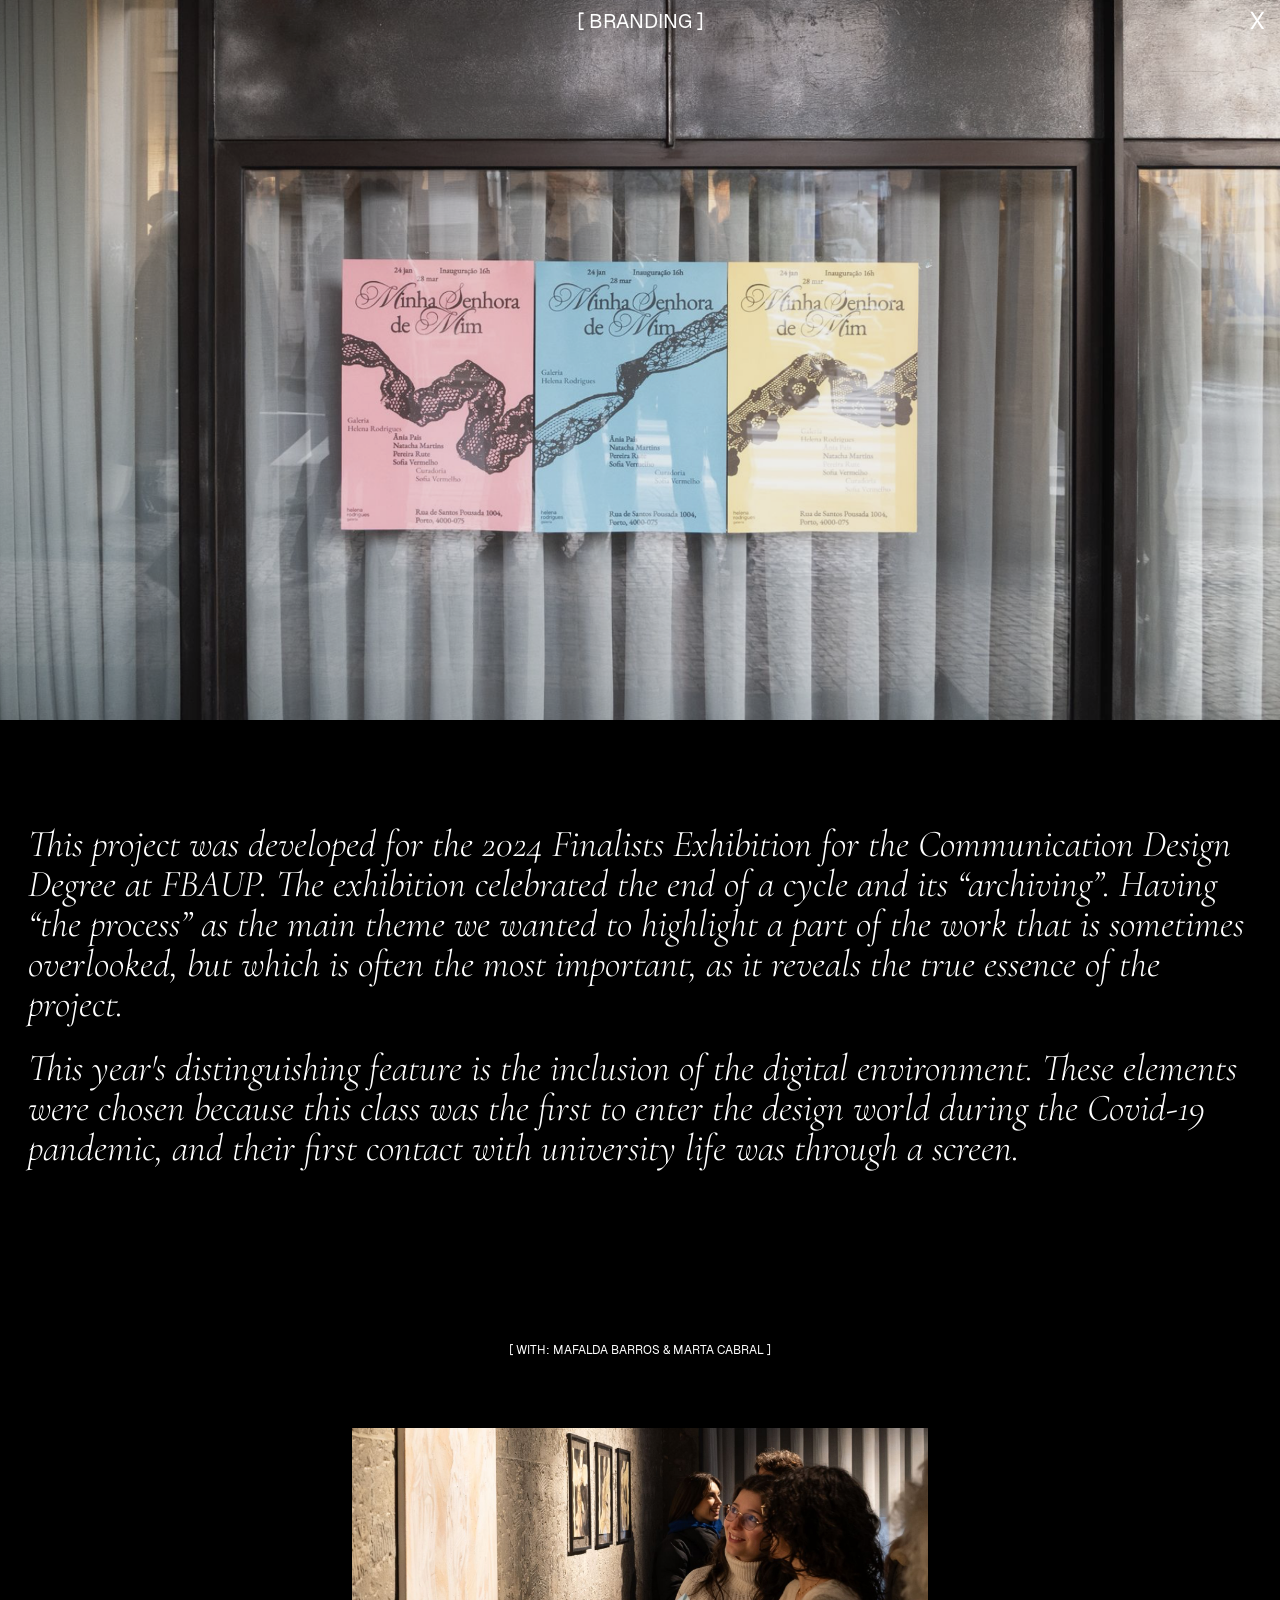
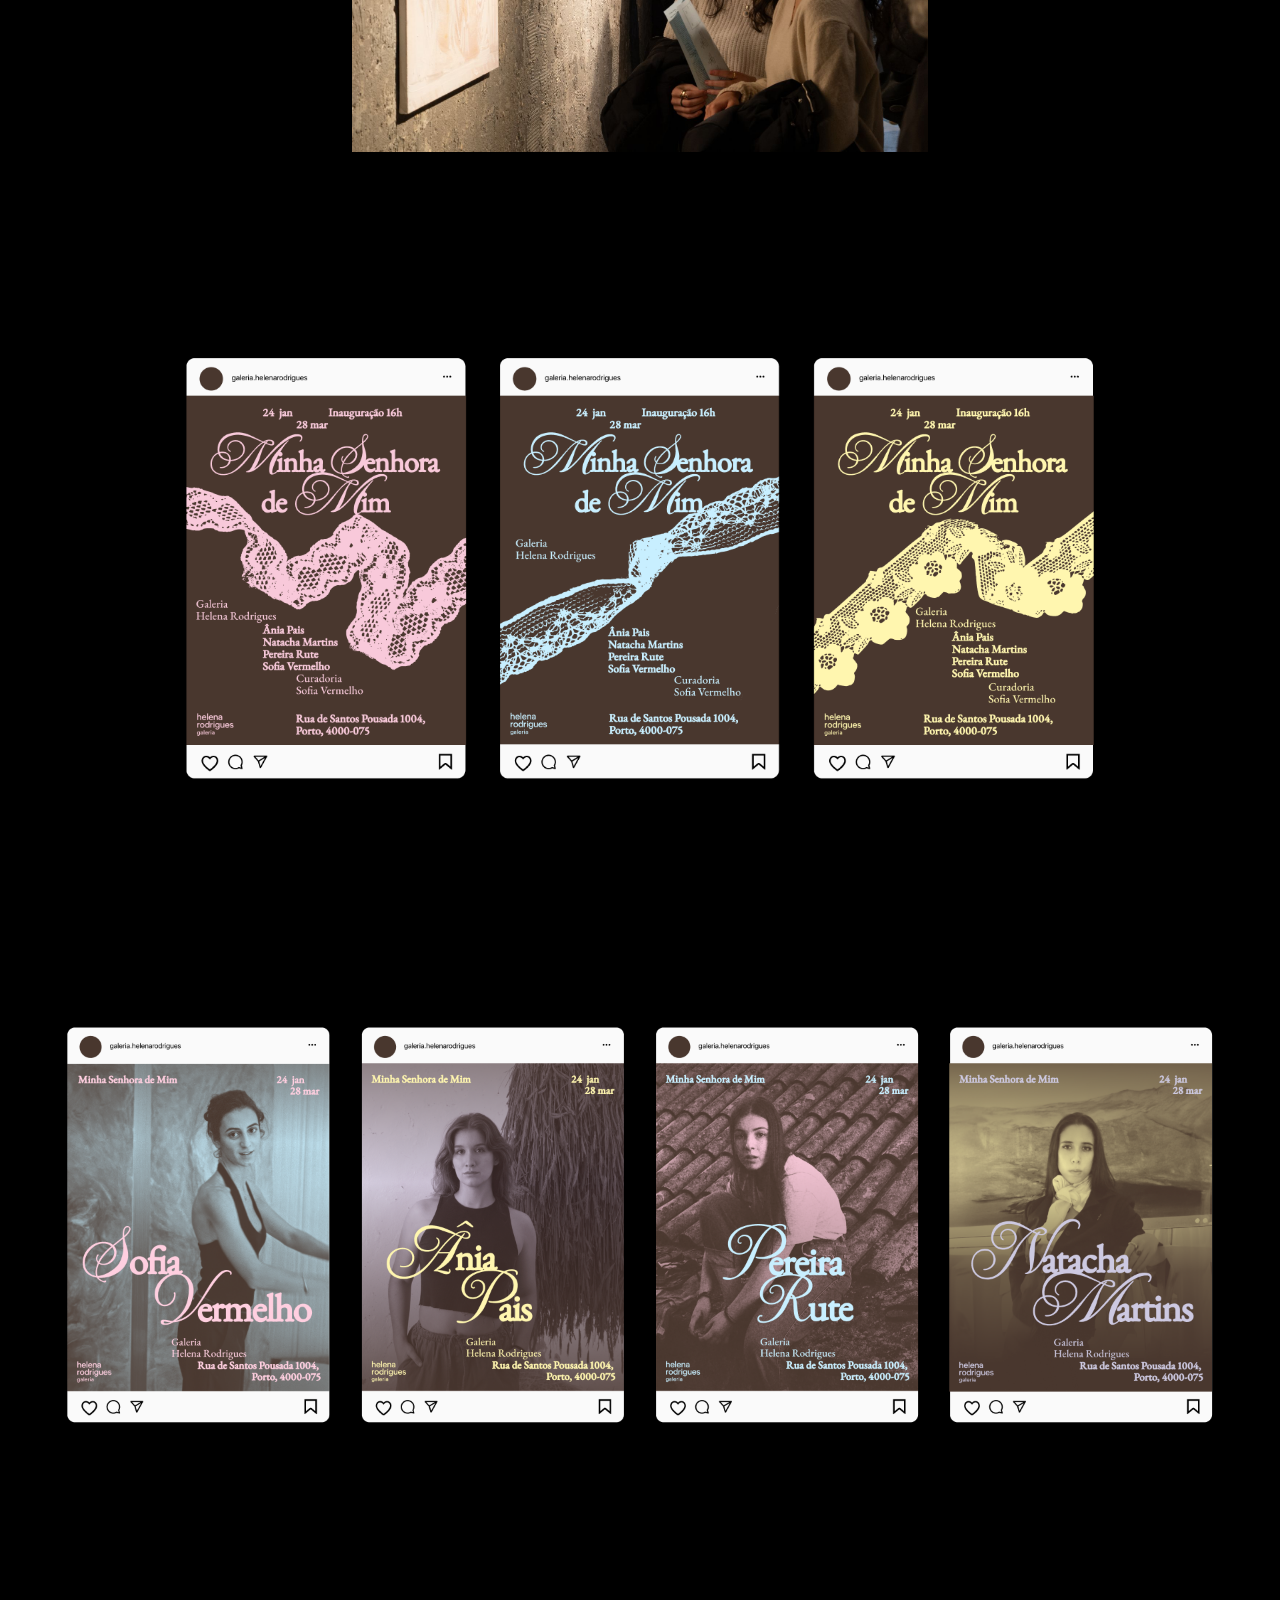
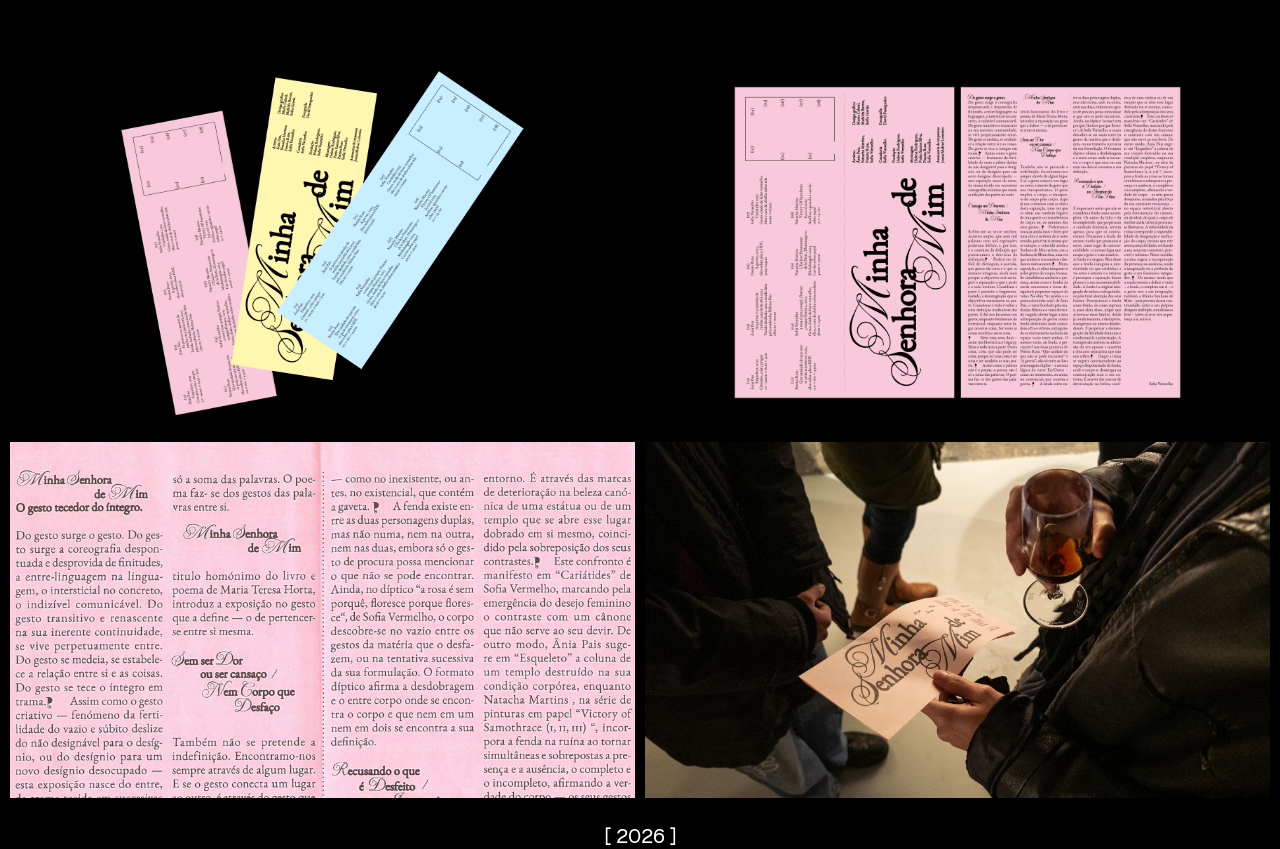
==== minhaSenhoraDeMim.html @ 4716e18b "update n" ====
<!DOCTYPE html>
<html lang="pt">
    <head>
        <meta charset="UTF-8" />
        <meta name="viewport" content="width=device-width, initial-scale=1.0" />
        <title>Minha Senhora de Mim</title>
        <link rel="stylesheet" href="style.css" />
        <script src="script.js" defer></script>
    </head>
  <body id="reconfig">
    <div class="overlay">Ooooopsieee<br>This site is allergic to small screens.<br>Try a computer before it sneezes</div>
    <header class="headerXProjects"> <p class="aspasGeist">[ Branding ] </p><a href="projects.html">X</a></header>
    <div class="imageFull"> <img src="images/minhaSenhora/MSDM01.png"></div>
    <div class="introCenter">
        <p>This project was developed for the 2024 Finalists Exhibition for the Communication Design Degree at FBAUP. The exhibition celebrated the end of a cycle and its “archiving”. Having “the process” as the main theme we wanted to highlight a part of the work that is sometimes overlooked, but which is often the most important, as it reveals the true essence of the project.</p>
        <p>This year's distinguishing feature is the inclusion of the digital environment. These elements were chosen because this class was the first to enter the design world during the Covid-19 pandemic, and their first contact with university life was through a screen.</p>
    </div>
    <div class="details"><p class="aspasGeist">[ with: Mafalda Barros & Marta Cabral ] </p></div>
    <div class="imageMid"> <img src="images/minhaSenhora/MSDM04.png""> </div>
    <div class="imageFull" id="lessMargin"> <img src="images/minhaSenhora/MSDM02.png""> </div>
    <div class="imageFull" id="lessMargin"> <img src="images/minhaSenhora/MSDM03.png""> </div>
    <div class="gridImage2" id="lessMargin">
        <div class="item" ><img src="images/minhaSenhora/MSDM05.png" ></div>
        <div class="item"><img src="images/minhaSenhora/MSDM06.png" ></div>
        <div class="item"><img src="images/minhaSenhora/MSDM07.png" ></div>
        <div class="item"><img src="images/minhaSenhora/MSDM08.png" ></div>
    </div>
    <footer class="aspasGeist"> [ 2026 ] </footer>
  </body>
</html>
---- style.css ----
* {
  margin: 0;
  padding: 0;
  box-sizing: border-box;
}
body {
    font-synthesis: none; /* para meter a font orignal sem propriedades ig ? */
    cursor:crosshair;
    overflow-x: hidden;
}
body#index{
    background-color: rgb(255, 255, 255);
}
@font-face {
  font-family: CormorantGaramondLightItalic;
  src: url("fonts/CormorantGaramond-LightItalic.ttf");
}
@font-face {
  font-family: CormorantGaramondItalic;
  src: url("fonts/CormorantGaramond-Italic.ttf");
}
@font-face {
  font-family: GeistREgular;
  src: url("fonts/Geist-Regular.ttf");
}



.overlay {
    display: none;
    position: fixed;
    height: 100%;
    width: 100%;
    justify-content: center;
    align-items: center;
    z-index: 9999;
    text-align: center;
    font-family: CormorantGaramondItalic;
    background-color: white;
    color: black;
    text-decoration-line: underline;
    text-decoration-thickness: 2px;
    text-underline-offset: 5px;
    font-size: 26px;


}

.hidden {
  overflow: hidden;
  display: grid;
  grid-template-rows: auto 1fr auto;
  height: 100vh;
}
::selection { 
    color: black;
    background: rgb(185, 240, 180);
} 
.aspasGeist{
    text-align: center;
    text-transform: uppercase;
    font-family: GeistRegular;
    font-size: 20px; 
}
.introCenter { 
    margin: 0 auto;
    display: flex;
    align-items: center; 
    justify-content: center; 
    text-align: center;
    flex-direction: column;
}
.introCenter h1 {
    max-width: 900px;
    text-align: center;
    font-size: 60px;
    font-family: CormorantGaramondLightItalic;
    line-height: 60px;
}
.underline {
    text-decoration-line: underline;
    text-decoration-thickness: 2px;
    text-underline-offset: 5px;
}
.menu {
    display: flex;
    flex-direction: column;
    
}
a {
    user-select: none;
    text-decoration: none;
    color: black;
    padding: 5px;
    transition: padding 0.4s ease;
}
a:hover {
  cursor: cell;
}
.menu a:hover{
    padding-bottom: 25px;

}
/*Bacnground colors*/
#projects {
    background-color: rgb(247, 209, 220);
}
#aboutMe {
    background-color: rgb(237, 123, 87);
}

/* bodyProjects */
body#projects {
    background-color: rgb(247, 209, 220);
}
.introCenter h3{
    font-family: geistRegular;
    font-size: 16px;
    margin-top: 10px;
    text-transform: uppercase;
}
.introCenter a {
    display: flex;
    flex-direction: row;
    align-items: center; 
    gap: 20px; 
}
.headerX {
    text-align: center;
    display: flex;
    flex-direction: row;
    position: relative;
    align-items: center;
    justify-content: center;
}
.headerX a{
    text-align: center;
    text-transform: uppercase;
    font-family: GeistRegular;
    font-size: 24px;
    padding: 5px;
    position: absolute;
    right: 10px;
}


/* bodyAboutMe */
body#aboutMe {
    background-color: rgb(237, 123, 87);
}

.introCenter p {
    font-family: CormorantGaramondItalic;
    font-size: 38px;
    text-align: left;
    margin-left: 28px;
    margin-right: 28px;
    line-height: 40px;
    margin-bottom: 24px;
}


/* bodyTafechado */
body#taFechado {
    background-color: rgb(130, 163, 207);
}
.imageFull{
    margin-bottom: 100px;
}
.imageFull img{
    width: 100%;
}
.headerXProjects {
    position: fixed;
    width: 100%;
    display: grid;
    grid-template-columns: 1fr auto 1fr;
    align-items: center;
}
.headerXProjects p {
    grid-column: 2;
    justify-self: center;
}
.headerXProjects a {
    text-align: center;
    text-transform: uppercase;
    font-family: GeistRegular;
    font-size: 24px;

    grid-column: 3;  
    justify-self: end;
    margin-right: 10px;
}

.gridImage {
    display: grid;
    grid-template-columns: repeat(2, 50%);
    grid-template-rows: repeat(2, 50%);
    margin-left: 5px;
    margin-right: 5px;
    padding-top: 150px;
    padding-bottom: 10px;
}
.item{
    margin: 5px;
}
.item img {
    width: 100%;
    height: 100%;
    object-fit: cover;
}
#grid1 img{
    border-top-left-radius: 12px;
}
#grid2 img{
    border-top-right-radius: 12px;
}
#grid3 img{
    border-bottom-left-radius: 12px;
}
#grid4 img{
    border-bottom-right-radius: 12px;
}

.imageMid img{
    width: 45%;
    display: block;
    margin: auto;
    margin-top: 70px;
}
.details p{
    font-size: 12px;
}
.details {
    margin-top: 150px;
}

/* bodyReconfig */
body#reconfig {
    background-color: rgb(0, 0, 0);
}
.gridImage2 {
    display: grid;
    grid-template-columns: repeat(2, 50%);
    margin-left: 5px;
    margin-right: 5px;
    padding-top: 150px;
    padding-bottom: 20px;
}

body#reconfig {
    color: white;
}
body#reconfig a {
    color: white;
}
body#reconfig .introCenter p {
    font-family: CormorantGaramondLightItalic;
}

/* bodyArquivista */
body#arquivista {
    background-color: rgb(237, 237, 237);
}
video{
    width: 100%;
}

/* bodyFiccoes */
body#tresFiccoes {
    background-color: rgb(255, 255, 255);
}
body#tresFiccoes footer {
    margin-top: 80px;
}
body#tresFiccoes .introCenter p{
    margin-top: 80px;
}
.gridImage2#lessMargin{
    padding-top: 0 !important ;
}
.imageFull#lessMargin{
    margin-bottom: 0 !important;
}

/* bodyCNDC*/

body#cndclab {
    color: white;
    background-color: rgb(0,0,0);
}
body#cndclab a {
    color: white;
}
@media (max-width: 1000px){
    .overlay{
        display: flex;
    }

}
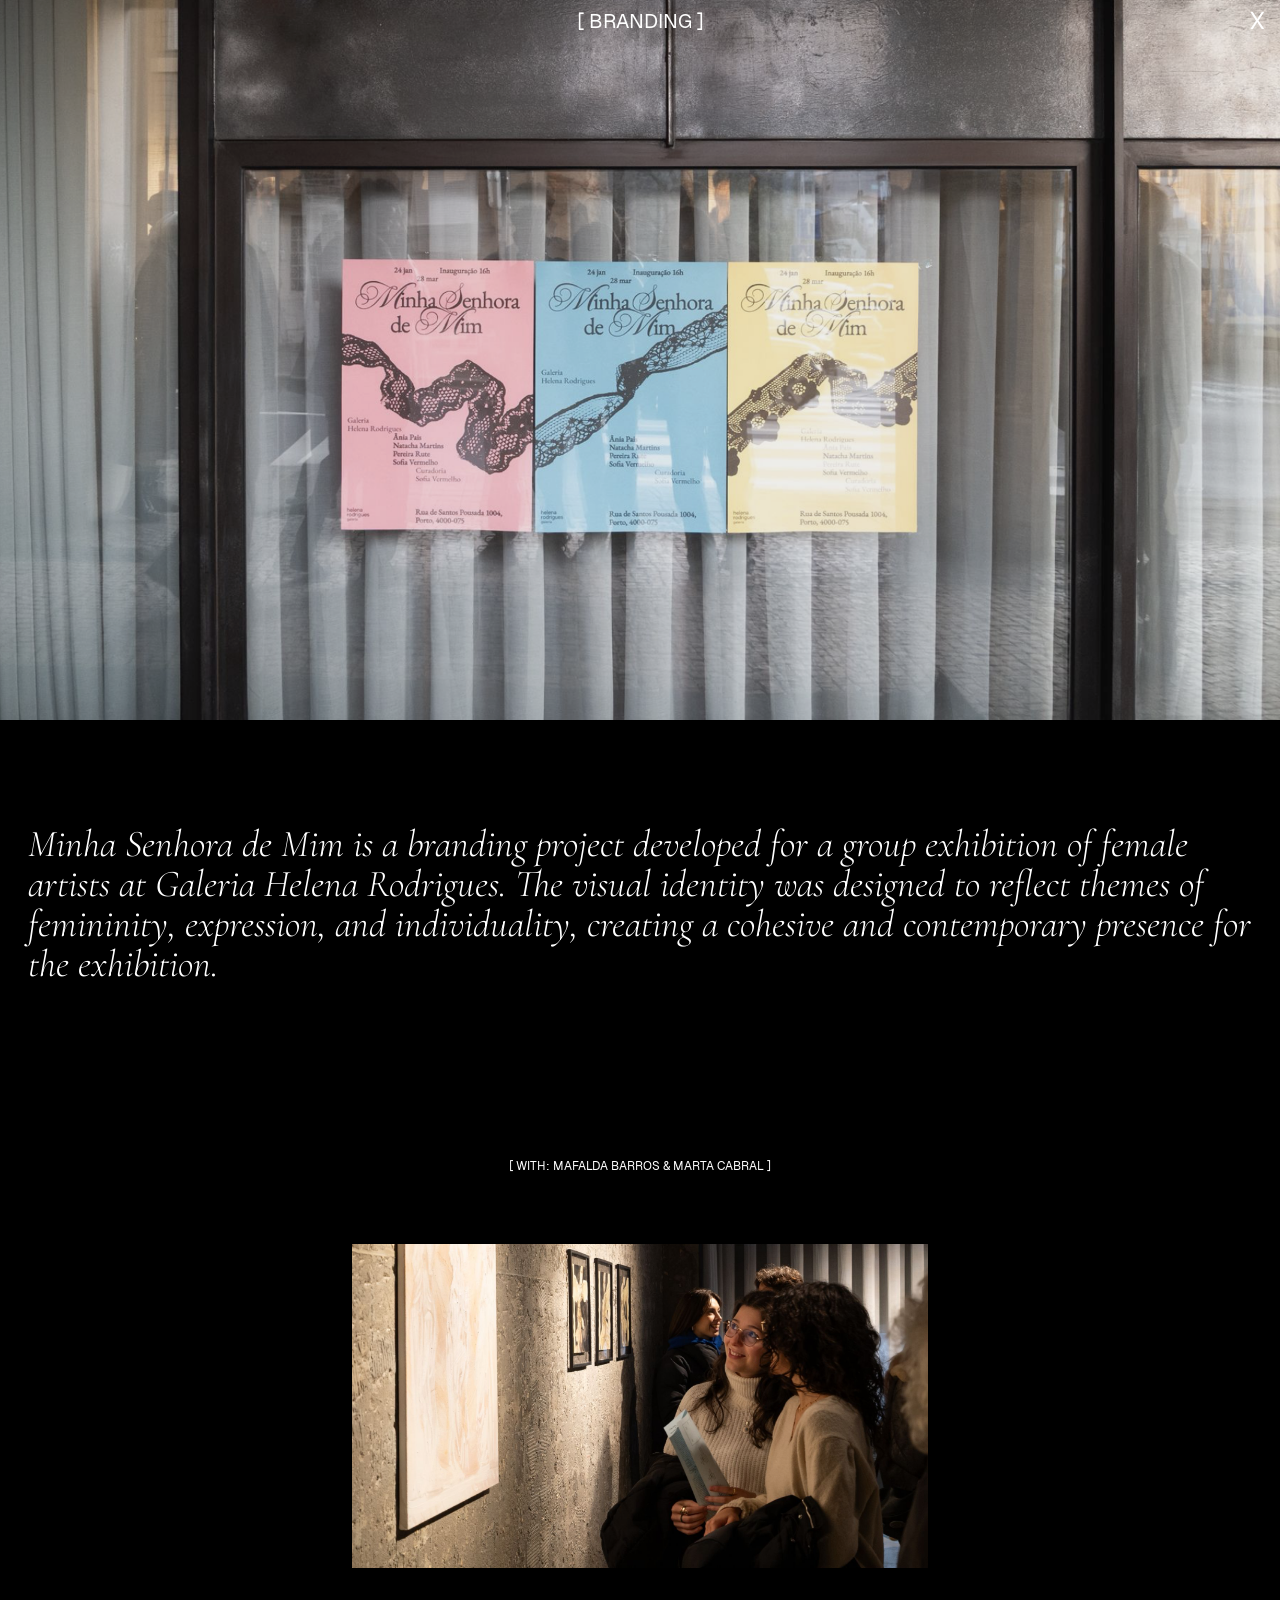
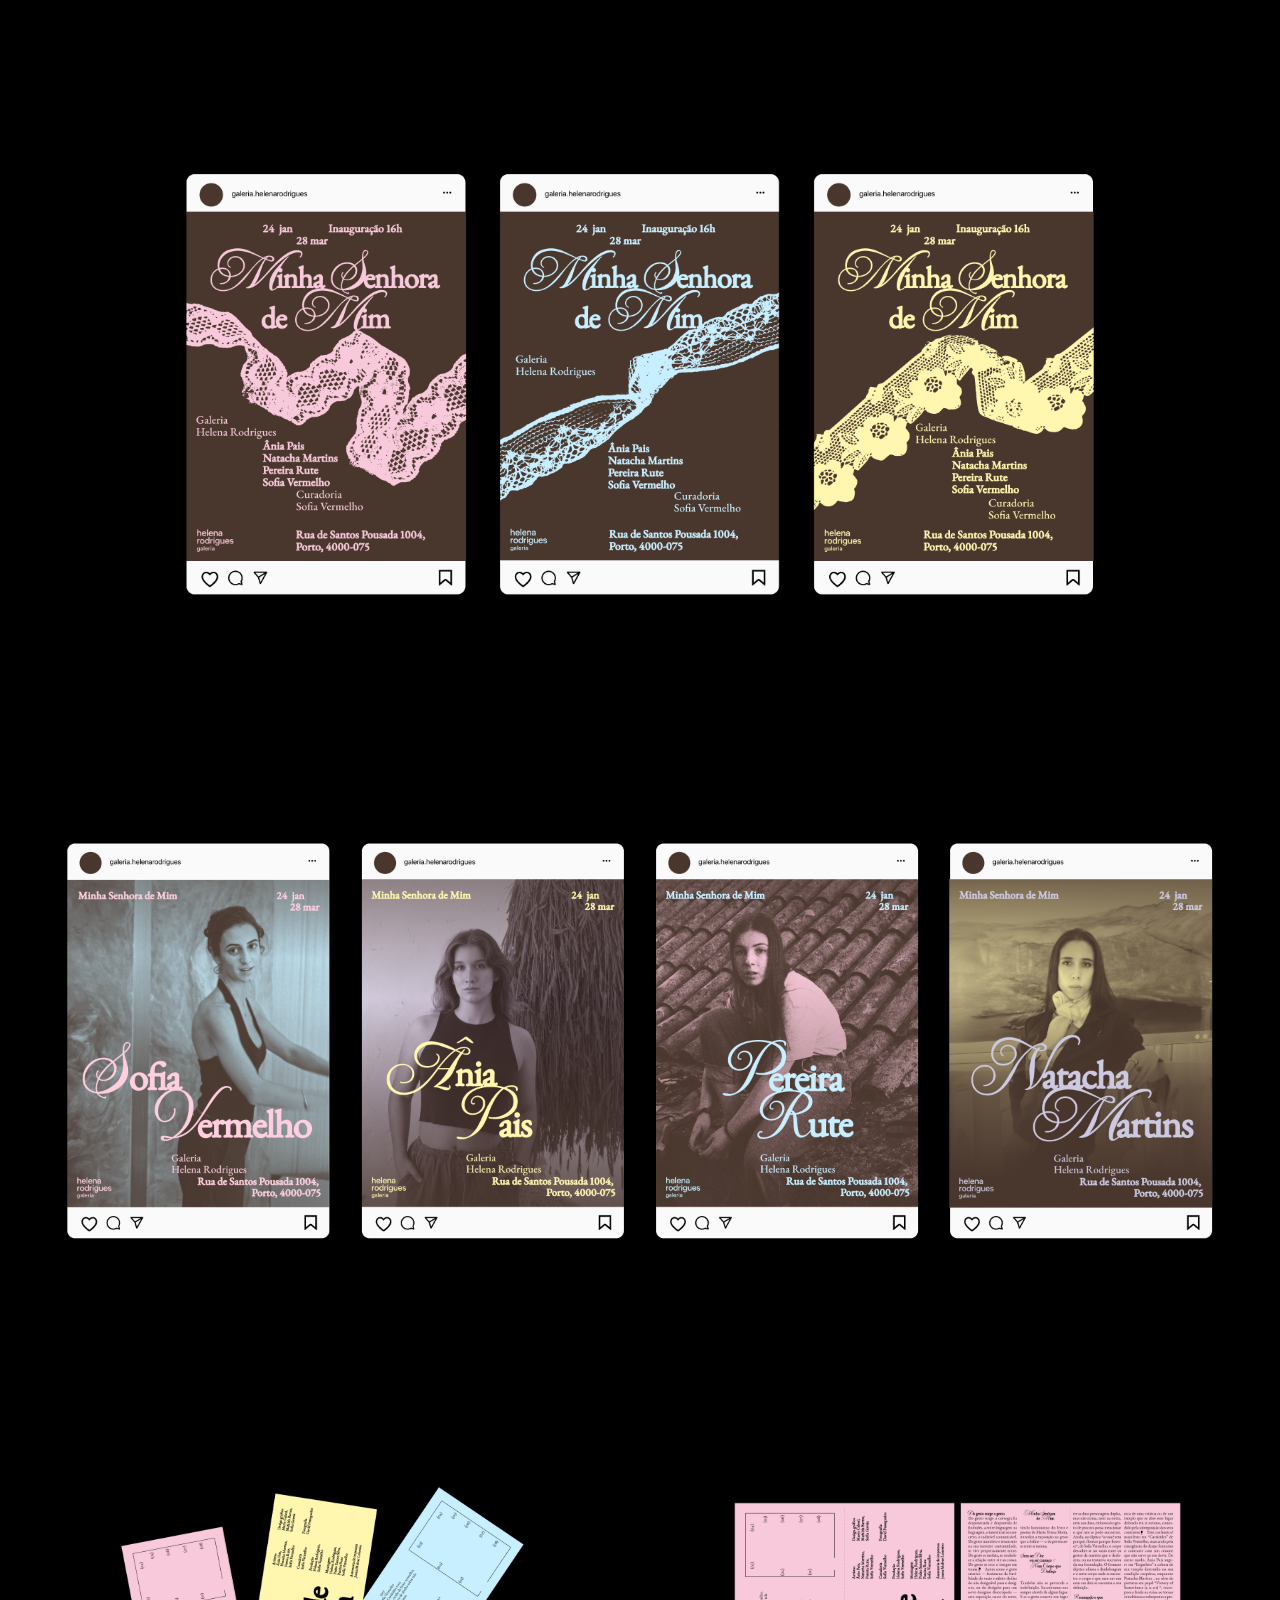
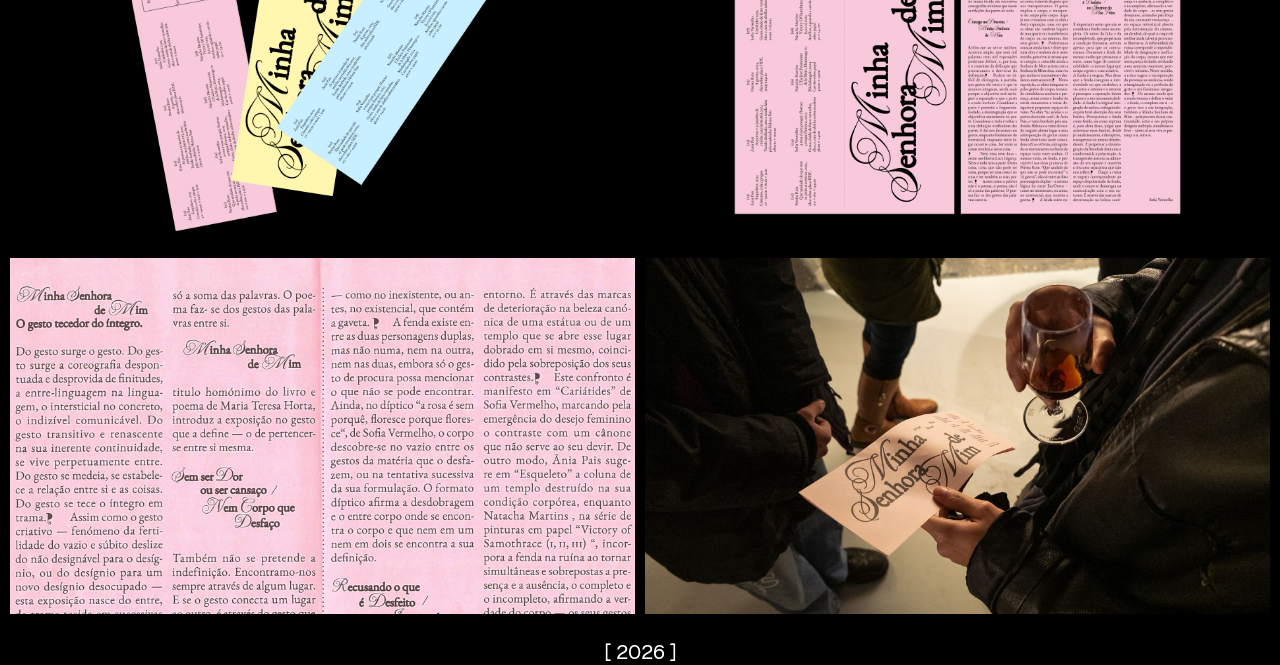
==== commit 6157d8ec: "update nn" ====
--- a/minhaSenhoraDeMim.html
+++ b/minhaSenhoraDeMim.html
@@ -12,8 +12,7 @@
     <header class="headerXProjects"> <p class="aspasGeist">[ Branding ] </p><a href="projects.html">X</a></header>
     <div class="imageFull"> <img src="images/minhaSenhora/MSDM01.png"></div>
     <div class="introCenter">
-        <p>This project was developed for the 2024 Finalists Exhibition for the Communication Design Degree at FBAUP. The exhibition celebrated the end of a cycle and its “archiving”. Having “the process” as the main theme we wanted to highlight a part of the work that is sometimes overlooked, but which is often the most important, as it reveals the true essence of the project.</p>
-        <p>This year's distinguishing feature is the inclusion of the digital environment. These elements were chosen because this class was the first to enter the design world during the Covid-19 pandemic, and their first contact with university life was through a screen.</p>
+        <p>Minha Senhora de Mim is a branding project developed for a group exhibition of female artists at Galeria Helena Rodrigues. The visual identity was designed to reflect themes of femininity, expression, and individuality, creating a cohesive and contemporary presence for the exhibition.</p>
     </div>
     <div class="details"><p class="aspasGeist">[ with: Mafalda Barros & Marta Cabral ] </p></div>
     <div class="imageMid"> <img src="images/minhaSenhora/MSDM04.png""> </div>
